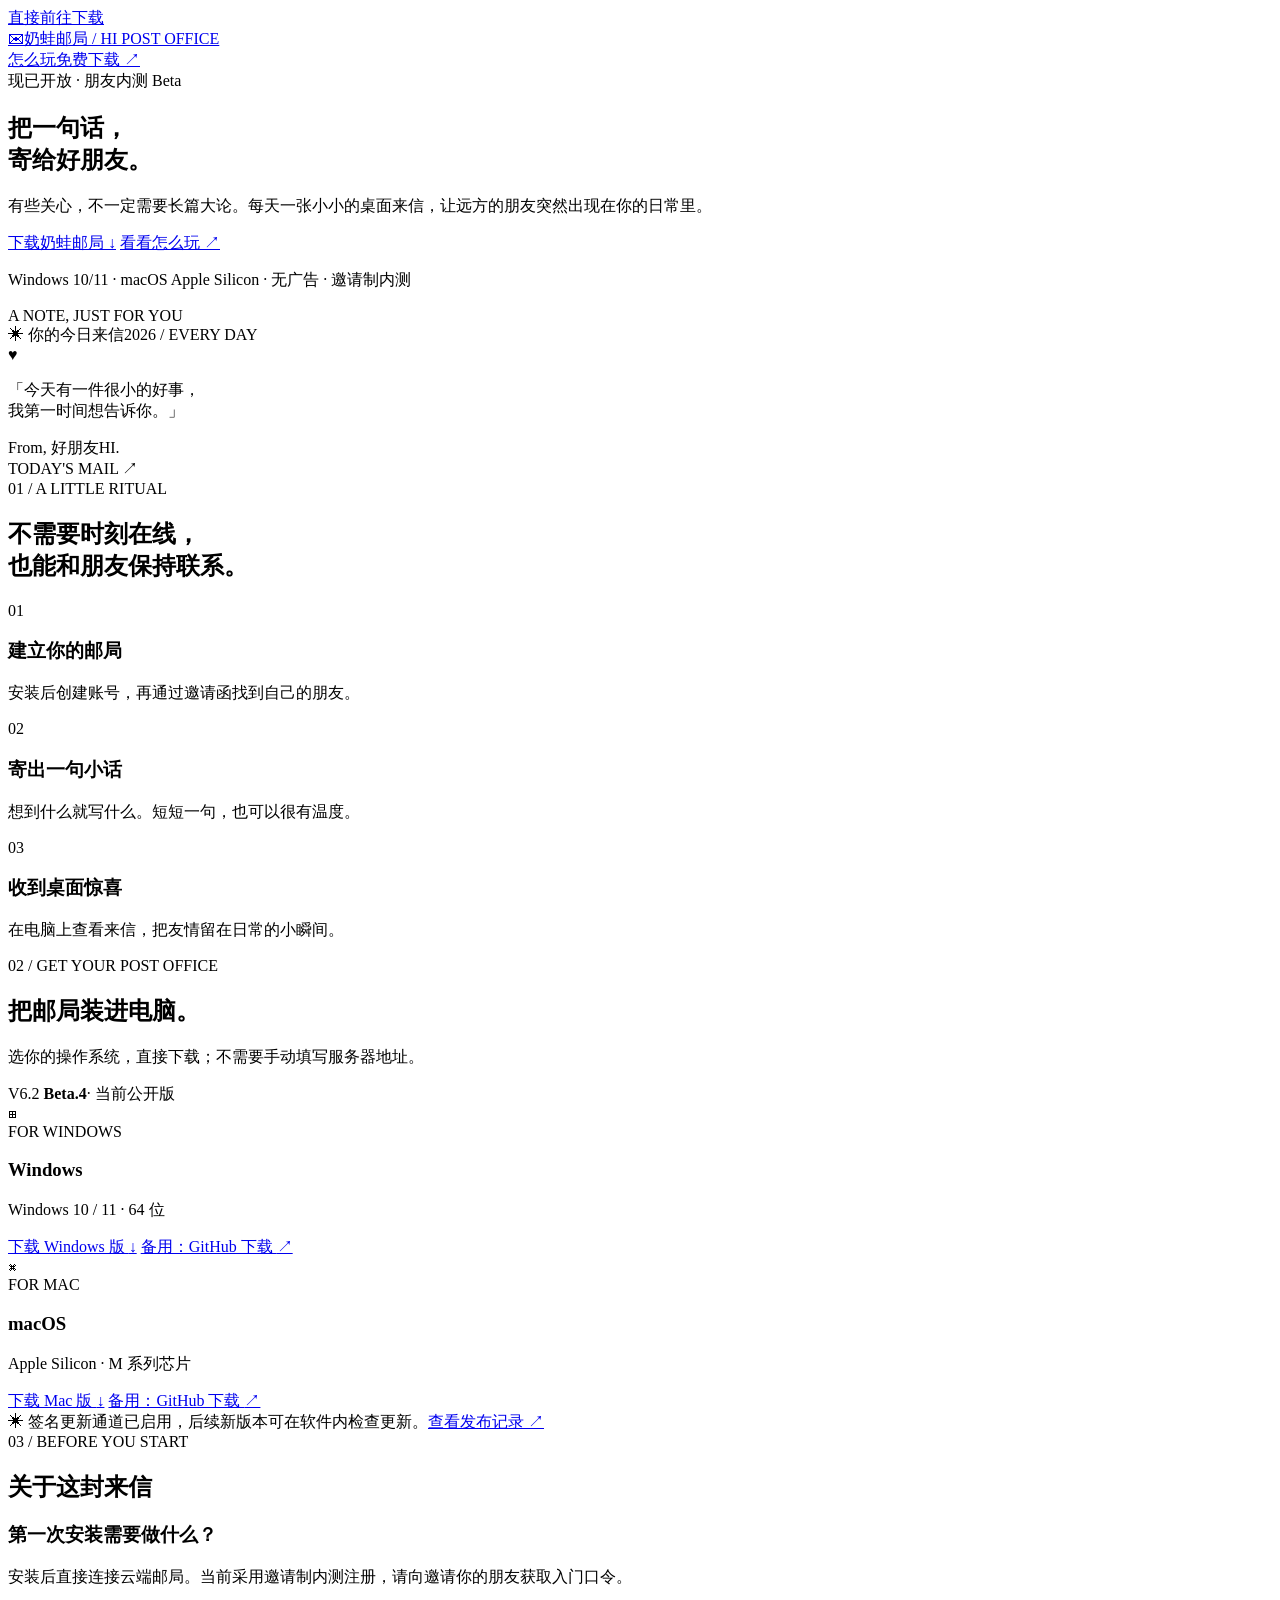
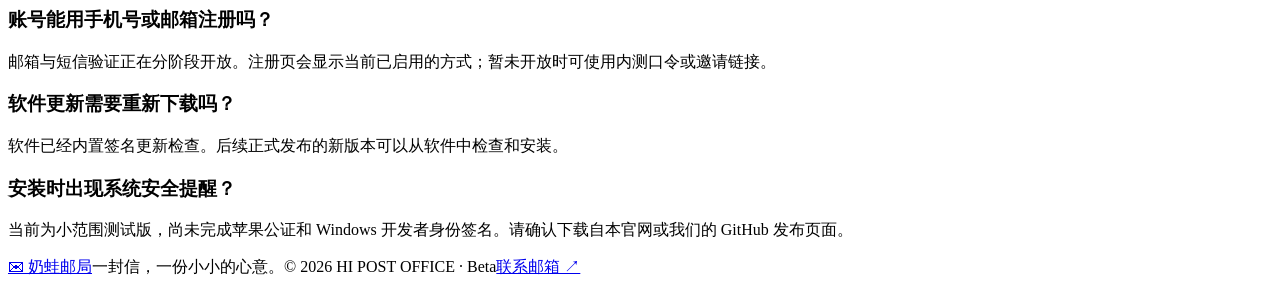
==== site/index.html @ 7bc48a8a "site: create Chinese-language responsive desktop download landing page" ====
<!doctype html>
<html lang="zh-CN">
<head>
  <meta charset="utf-8">
  <meta name="viewport" content="width=device-width, initial-scale=1">
  <meta name="color-scheme" content="light">
  <meta name="theme-color" content="#f6f8f6">
  <meta name="description" content="奶蛙邮局，一款让朋友每天给彼此寄一句话的桌面小软件。适用于 Windows 和 macOS，免费下载内测版本。">
  <meta property="og:type" content="website">
  <meta property="og:title" content="奶蛙邮局 · 把一句话寄给朋友">
  <meta property="og:description" content="每天一句话，打开桌面的一点点惊喜。免费下载 Windows / macOS 内测版。">
  <meta property="og:url" content="https://hipostoffice.com/">
  <meta name="referrer" content="strict-origin-when-cross-origin">
  <link rel="canonical" href="https://hipostoffice.com/">
  <link rel="icon" href="/favicon.svg" type="image/svg+xml">
  <link rel="stylesheet" href="/style.css">
  <title>奶蛙邮局 | 每天寄一句话给朋友</title>
</head>
<body>
  <a class="skip" href="#download">直接前往下载</a>
  <div class="page">
    <header class="topbar" aria-label="顶部导航">
      <a href="/" class="brand" aria-label="奶蛙邮局首页"><span class="brand-mark" aria-hidden="true">✉</span><span>奶蛙邮局<span class="brand-en"> / HI POST OFFICE</span></span></a>
      <nav aria-label="页面导航"><a href="#how">怎么玩</a><a href="#download" class="nav-download">免费下载 <span aria-hidden="true">↗</span></a></nav>
    </header>
    <main>
      <section class="hero" aria-labelledby="hero-heading">
        <div class="hero-copy">
          <div class="eyebrow"><span class="online-dot" aria-hidden="true"></span> 现已开放 · 朋友内测 Beta</div>
          <h1 id="hero-heading">把一句话，<br><span class="serif-accent">寄给好朋友。</span></h1>
          <p class="lede">有些关心，不一定需要长篇大论。每天一张小小的桌面来信，让远方的朋友突然出现在你的日常里。</p>
          <div class="hero-actions">
            <a class="btn btn-primary" href="#download">下载奶蛙邮局 <span aria-hidden="true">↓</span></a>
            <a class="btn btn-soft" href="#how">看看怎么玩 <span aria-hidden="true">↗</span></a>
          </div>
          <p class="microcopy">Windows 10/11 · macOS Apple Silicon · 无广告 · 邀请制内测</p>
        </div>
        <div class="postcard-wrap" aria-label="装饰性的桌面来信预览">
          <div class="stamp-label">A NOTE, JUST FOR YOU</div>
          <div class="postcard">
            <div class="card-top"><span>✳ 你的今日来信</span><span class="small-dash">2026 / EVERY DAY</span></div>
            <div class="sketch-envelope" aria-hidden="true"><div class="envelope"><span class="heart">♥</span></div></div>
            <p class="note">「今天有一件很小的好事，<br>我第一时间想告诉你。」</p>
            <div class="card-bottom"><span>From, 好朋友</span><span class="seal">HI.</span></div>
          </div>
          <div class="floating-sticker" aria-hidden="true">TODAY'S MAIL <span>↗</span></div>
        </div>
      </section>
      <section class="manifesto" id="how" aria-labelledby="how-heading">
        <div class="section-kicker">01 / A LITTLE RITUAL</div>
        <h2 id="how-heading">不需要时刻在线，<br>也能和朋友保持联系。</h2>
        <div class="steps">
          <article class="step"><span class="step-num">01</span><h3>建立你的邮局</h3><p>安装后创建账号，再通过邀请函找到自己的朋友。</p></article>
          <article class="step"><span class="step-num">02</span><h3>寄出一句小话</h3><p>想到什么就写什么。短短一句，也可以很有温度。</p></article>
          <article class="step"><span class="step-num">03</span><h3>收到桌面惊喜</h3><p>在电脑上查看来信，把友情留在日常的小瞬间。</p></article>
        </div>
      </section>
      <section class="download" id="download" aria-labelledby="download-heading">
        <div class="download-head">
          <div><div class="section-kicker">02 / GET YOUR POST OFFICE</div><h2 id="download-heading">把邮局装进电脑。</h2><p>选你的操作系统，直接下载；不需要手动填写服务器地址。</p></div>
          <div class="release-pill">V6.2 <strong>Beta.4</strong><span>· 当前公开版</span></div>
        </div>
        <div class="download-grid">
          <article class="platform">
            <div class="platform-top"><div class="platform-icon" aria-hidden="true">⊞</div><span class="platform-system">FOR WINDOWS</span></div>
            <h3>Windows</h3><p>Windows 10 / 11 · 64 位</p>
            <a class="btn btn-primary btn-wide" href="/downloads/naiwa-windows-x86_64.exe" download="naiwa-windows-x86_64.exe" id="windows-download">下载 Windows 版 <span aria-hidden="true">↓</span></a>
            <a class="backup-link" rel="noopener noreferrer" href="https://github.com/justinleo624/naiwa-v62-updates/releases/download/v0.6.2-beta.4/naiwa-windows-x86_64.exe">备用：GitHub 下载 <span aria-hidden="true">↗</span></a>
          </article>
          <article class="platform">
            <div class="platform-top"><div class="platform-icon apple-icon" aria-hidden="true">⌘</div><span class="platform-system">FOR MAC</span></div>
            <h3>macOS</h3><p>Apple Silicon · M 系列芯片</p>
            <a class="btn btn-primary btn-wide" href="/downloads/naiwa-darwin-aarch64.dmg" download="naiwa-darwin-aarch64.dmg" id="mac-download">下载 Mac 版 <span aria-hidden="true">↓</span></a>
            <a class="backup-link" rel="noopener noreferrer" href="https://github.com/justinleo624/naiwa-v62-updates/releases/download/v0.6.2-beta.4/naiwa-darwin-aarch64.dmg">备用：GitHub 下载 <span aria-hidden="true">↗</span></a>
          </article>
        </div>
        <div class="download-bottom"><span>✳ 签名更新通道已启用，后续新版本可在软件内检查更新。</span><a href="https://github.com/justinleo624/naiwa-v62-updates/releases/tag/v0.6.2-beta.4" rel="noopener noreferrer">查看发布记录 ↗</a></div>
      </section>
      <section class="faq" aria-labelledby="faq-heading">
        <div class="section-kicker">03 / BEFORE YOU START</div><h2 id="faq-heading">关于这封来信</h2>
        <div class="faq-grid">
          <div><h3>第一次安装需要做什么？</h3><p>安装后直接连接云端邮局。当前采用邀请制内测注册，请向邀请你的朋友获取入门口令。</p></div>
          <div><h3>账号能用手机号或邮箱注册吗？</h3><p>邮箱与短信验证正在分阶段开放。注册页会显示当前已启用的方式；暂未开放时可使用内测口令或邀请链接。</p></div>
          <div><h3>软件更新需要重新下载吗？</h3><p>软件已经内置签名更新检查。后续正式发布的新版本可以从软件中检查和安装。</p></div>
          <div><h3>安装时出现系统安全提醒？</h3><p>当前为小范围测试版，尚未完成苹果公证和 Windows 开发者身份签名。请确认下载自本官网或我们的 GitHub 发布页面。</p></div>
        </div>
      </section>
    </main>
    <footer class="footer"><a href="/" class="footer-brand">✉ 奶蛙邮局</a><span>一封信，一份小小的心意。</span><span>© 2026 HI POST OFFICE · Beta</span><a href="mailto:hello@hipostoffice.com">联系邮箱 ↗</a></footer>
  </div>
</body>
</html>
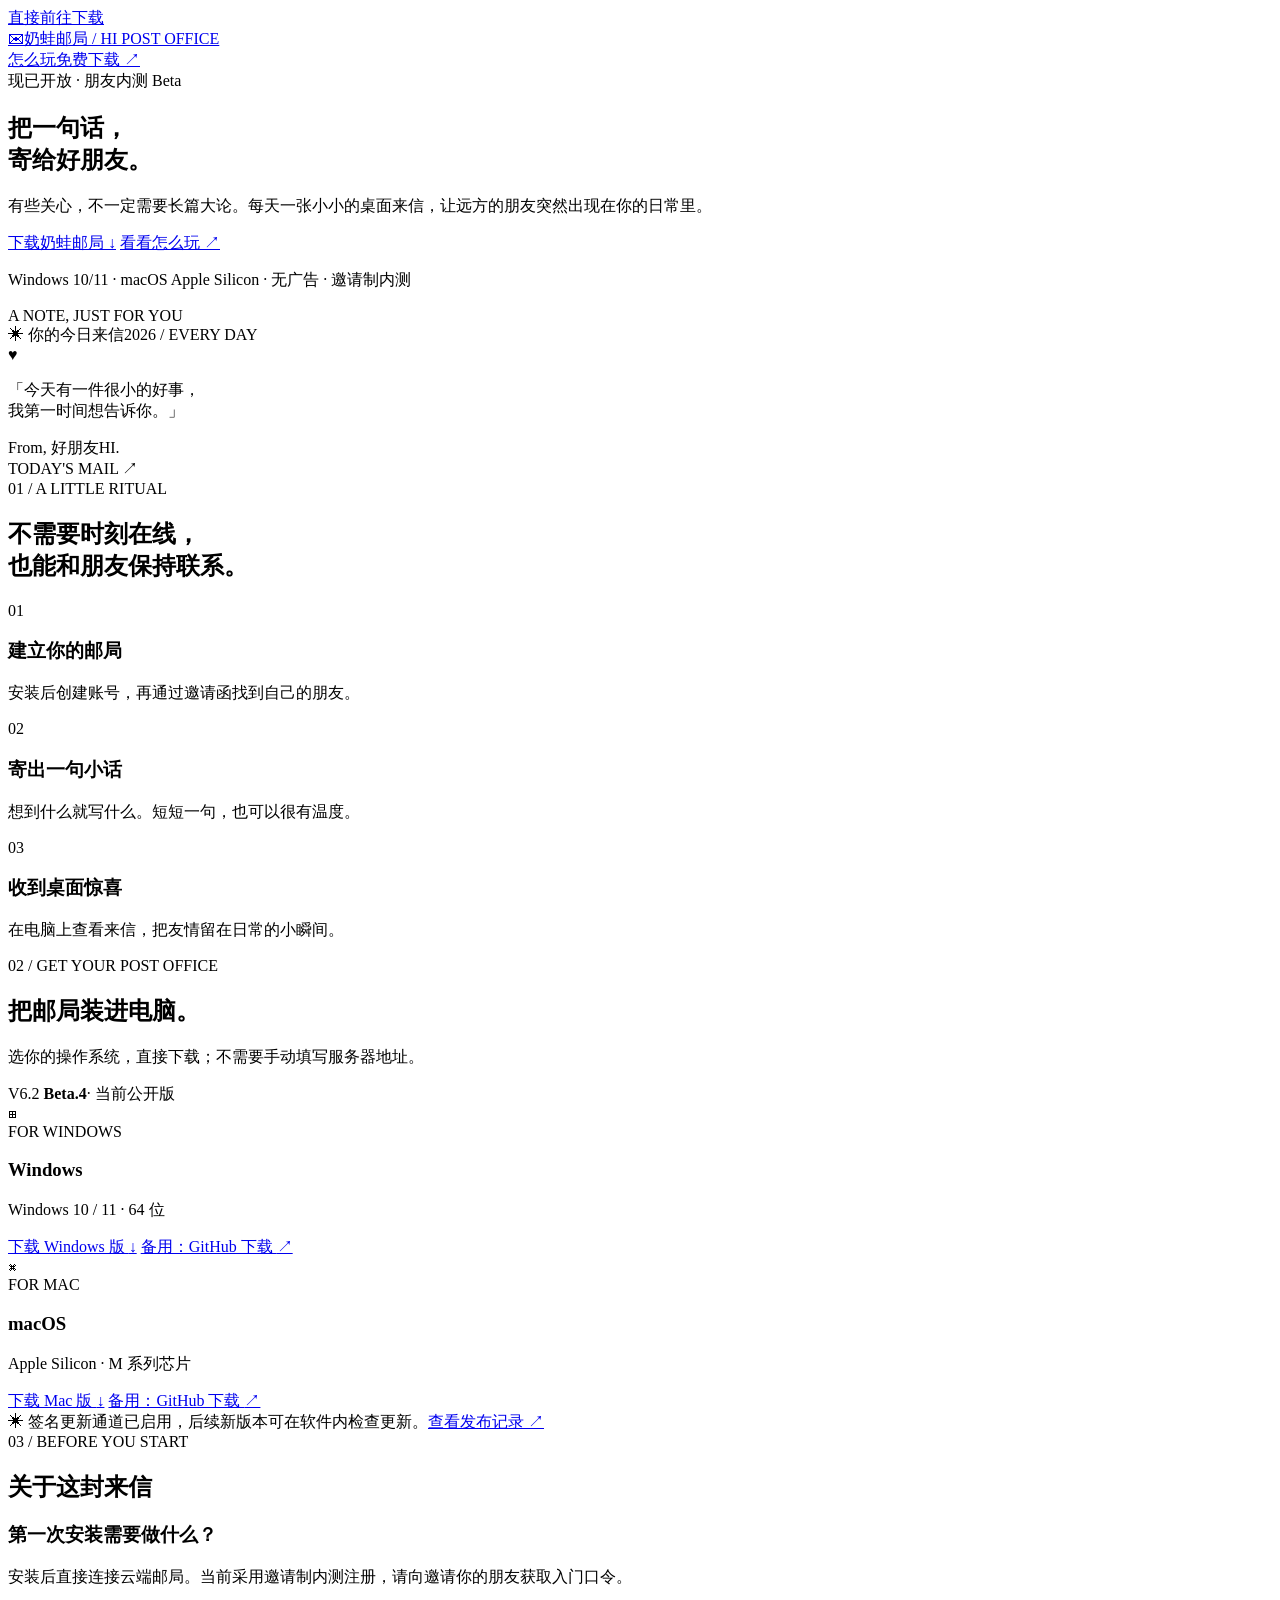
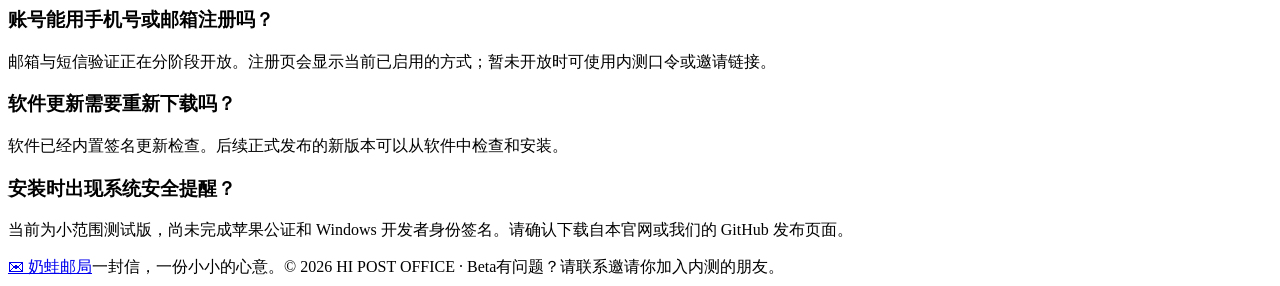
==== commit 46dce806: "site: avoid advertising an inbox before MX/email-routing is configured" ====
--- a/site/index.html
+++ b/site/index.html
@@ -86,7 +86,7 @@
         </div>
       </section>
     </main>
-    <footer class="footer"><a href="/" class="footer-brand">✉ 奶蛙邮局</a><span>一封信，一份小小的心意。</span><span>© 2026 HI POST OFFICE · Beta</span><a href="mailto:hello@hipostoffice.com">联系邮箱 ↗</a></footer>
+    <footer class="footer"><a href="/" class="footer-brand">✉ 奶蛙邮局</a><span>一封信，一份小小的心意。</span><span>© 2026 HI POST OFFICE · Beta</span><span>有问题？请联系邀请你加入内测的朋友。</span></footer>
   </div>
 </body>
 </html>
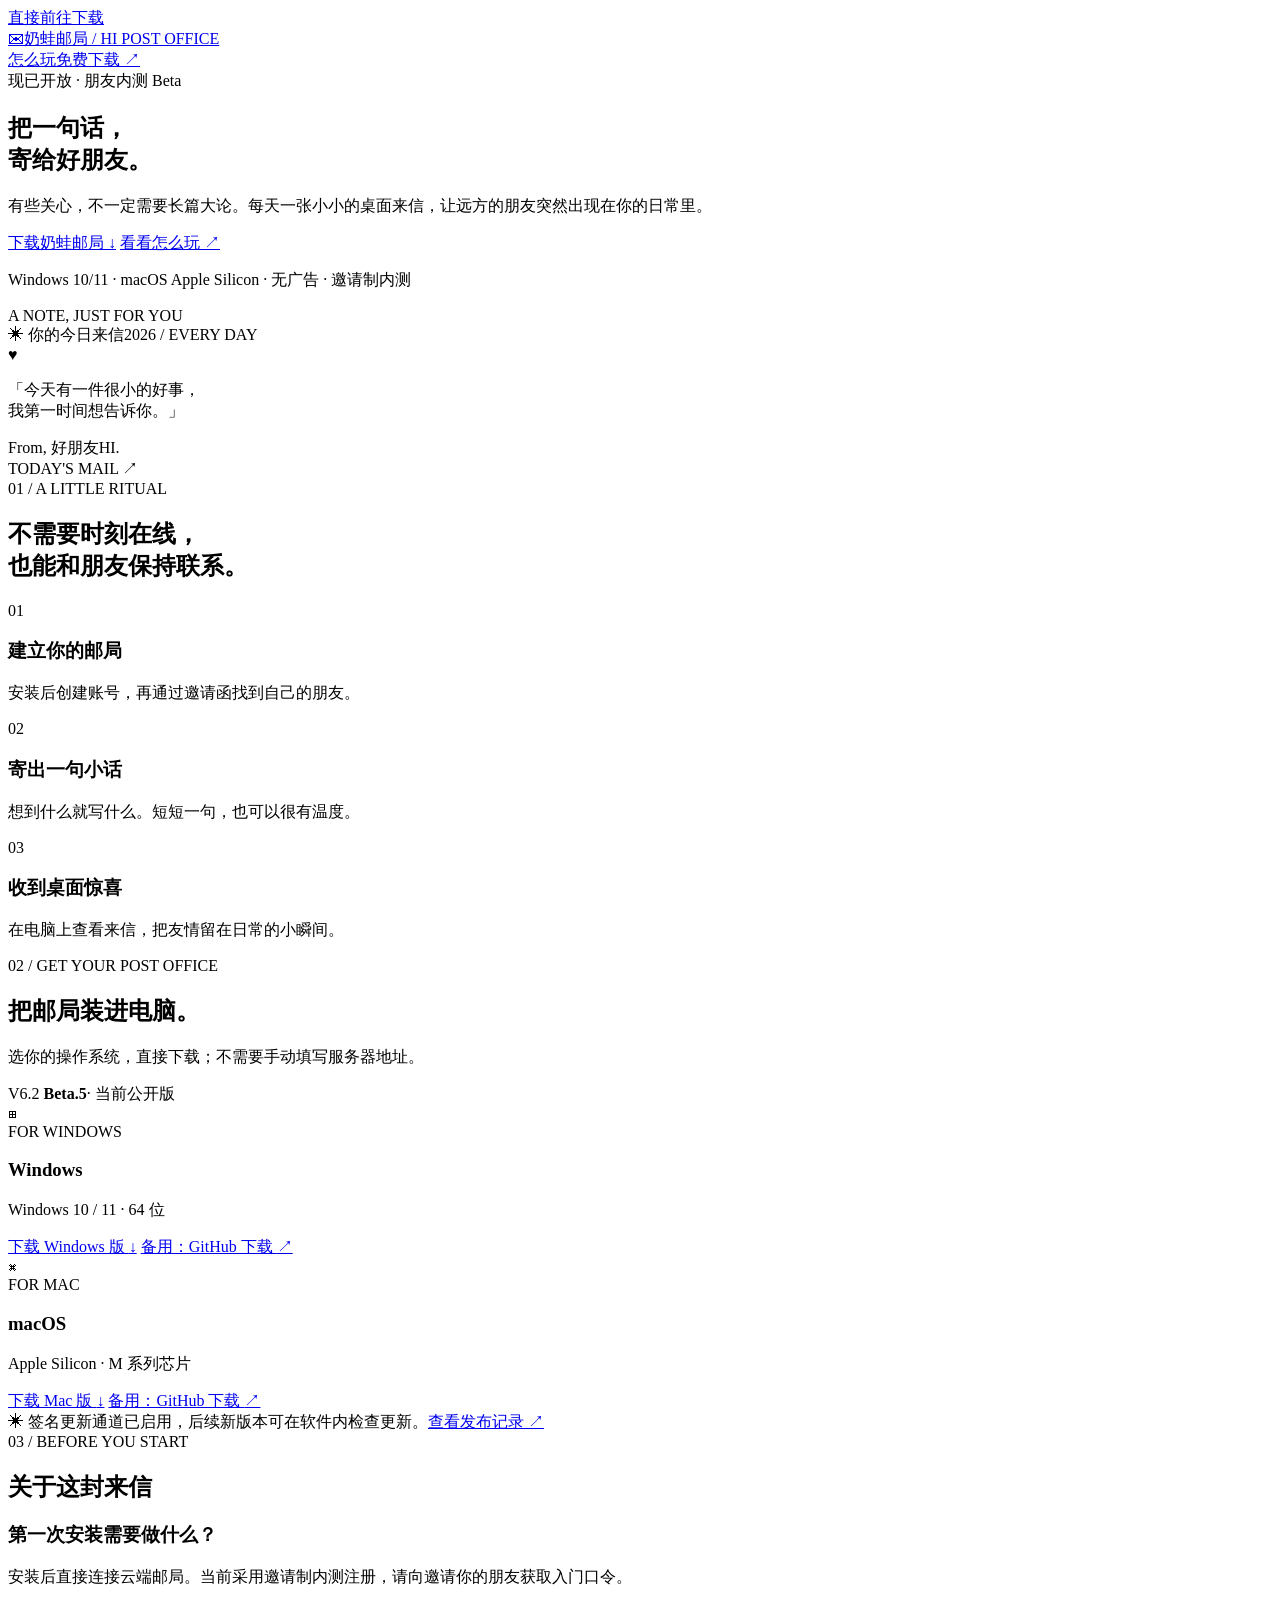
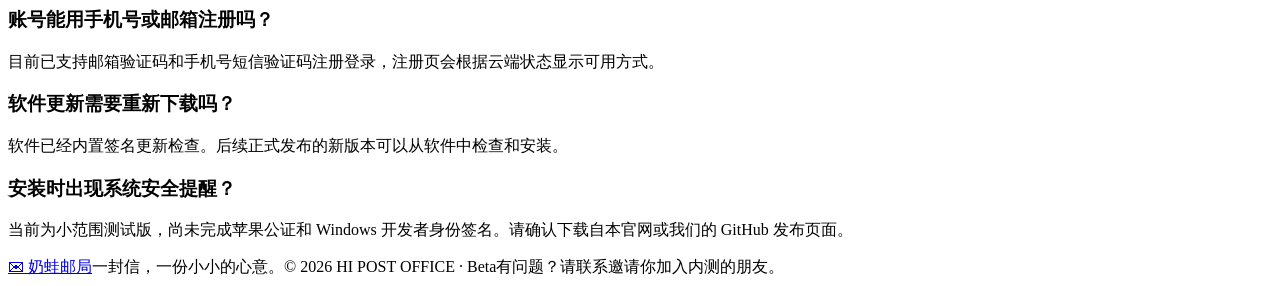
==== commit 11eb8320: "site(beta5): show current Beta.5 release and official download links, update auth FAQ" ====
--- a/site/index.html
+++ b/site/index.html
@@ -58,29 +58,29 @@
       <section class="download" id="download" aria-labelledby="download-heading">
         <div class="download-head">
           <div><div class="section-kicker">02 / GET YOUR POST OFFICE</div><h2 id="download-heading">把邮局装进电脑。</h2><p>选你的操作系统，直接下载；不需要手动填写服务器地址。</p></div>
-          <div class="release-pill">V6.2 <strong>Beta.4</strong><span>· 当前公开版</span></div>
+          <div class="release-pill">V6.2 <strong>Beta.5</strong><span>· 当前公开版</span></div>
         </div>
         <div class="download-grid">
           <article class="platform">
             <div class="platform-top"><div class="platform-icon" aria-hidden="true">⊞</div><span class="platform-system">FOR WINDOWS</span></div>
             <h3>Windows</h3><p>Windows 10 / 11 · 64 位</p>
             <a class="btn btn-primary btn-wide" href="/downloads/naiwa-windows-x86_64.exe" download="naiwa-windows-x86_64.exe" id="windows-download">下载 Windows 版 <span aria-hidden="true">↓</span></a>
-            <a class="backup-link" rel="noopener noreferrer" href="https://github.com/justinleo624/naiwa-v62-updates/releases/download/v0.6.2-beta.4/naiwa-windows-x86_64.exe">备用：GitHub 下载 <span aria-hidden="true">↗</span></a>
+            <a class="backup-link" rel="noopener noreferrer" href="https://github.com/justinleo624/naiwa-v62-updates/releases/download/v0.6.2-beta.5/naiwa-windows-x86_64.exe">备用：GitHub 下载 <span aria-hidden="true">↗</span></a>
           </article>
           <article class="platform">
             <div class="platform-top"><div class="platform-icon apple-icon" aria-hidden="true">⌘</div><span class="platform-system">FOR MAC</span></div>
             <h3>macOS</h3><p>Apple Silicon · M 系列芯片</p>
             <a class="btn btn-primary btn-wide" href="/downloads/naiwa-darwin-aarch64.dmg" download="naiwa-darwin-aarch64.dmg" id="mac-download">下载 Mac 版 <span aria-hidden="true">↓</span></a>
-            <a class="backup-link" rel="noopener noreferrer" href="https://github.com/justinleo624/naiwa-v62-updates/releases/download/v0.6.2-beta.4/naiwa-darwin-aarch64.dmg">备用：GitHub 下载 <span aria-hidden="true">↗</span></a>
+            <a class="backup-link" rel="noopener noreferrer" href="https://github.com/justinleo624/naiwa-v62-updates/releases/download/v0.6.2-beta.5/naiwa-darwin-aarch64.dmg">备用：GitHub 下载 <span aria-hidden="true">↗</span></a>
           </article>
         </div>
-        <div class="download-bottom"><span>✳ 签名更新通道已启用，后续新版本可在软件内检查更新。</span><a href="https://github.com/justinleo624/naiwa-v62-updates/releases/tag/v0.6.2-beta.4" rel="noopener noreferrer">查看发布记录 ↗</a></div>
+        <div class="download-bottom"><span>✳ 签名更新通道已启用，后续新版本可在软件内检查更新。</span><a href="https://github.com/justinleo624/naiwa-v62-updates/releases/tag/v0.6.2-beta.5" rel="noopener noreferrer">查看发布记录 ↗</a></div>
       </section>
       <section class="faq" aria-labelledby="faq-heading">
         <div class="section-kicker">03 / BEFORE YOU START</div><h2 id="faq-heading">关于这封来信</h2>
         <div class="faq-grid">
           <div><h3>第一次安装需要做什么？</h3><p>安装后直接连接云端邮局。当前采用邀请制内测注册，请向邀请你的朋友获取入门口令。</p></div>
-          <div><h3>账号能用手机号或邮箱注册吗？</h3><p>邮箱与短信验证正在分阶段开放。注册页会显示当前已启用的方式；暂未开放时可使用内测口令或邀请链接。</p></div>
+          <div><h3>账号能用手机号或邮箱注册吗？</h3><p>目前已支持邮箱验证码和手机号短信验证码注册登录，注册页会根据云端状态显示可用方式。</p></div>
           <div><h3>软件更新需要重新下载吗？</h3><p>软件已经内置签名更新检查。后续正式发布的新版本可以从软件中检查和安装。</p></div>
           <div><h3>安装时出现系统安全提醒？</h3><p>当前为小范围测试版，尚未完成苹果公证和 Windows 开发者身份签名。请确认下载自本官网或我们的 GitHub 发布页面。</p></div>
         </div>
